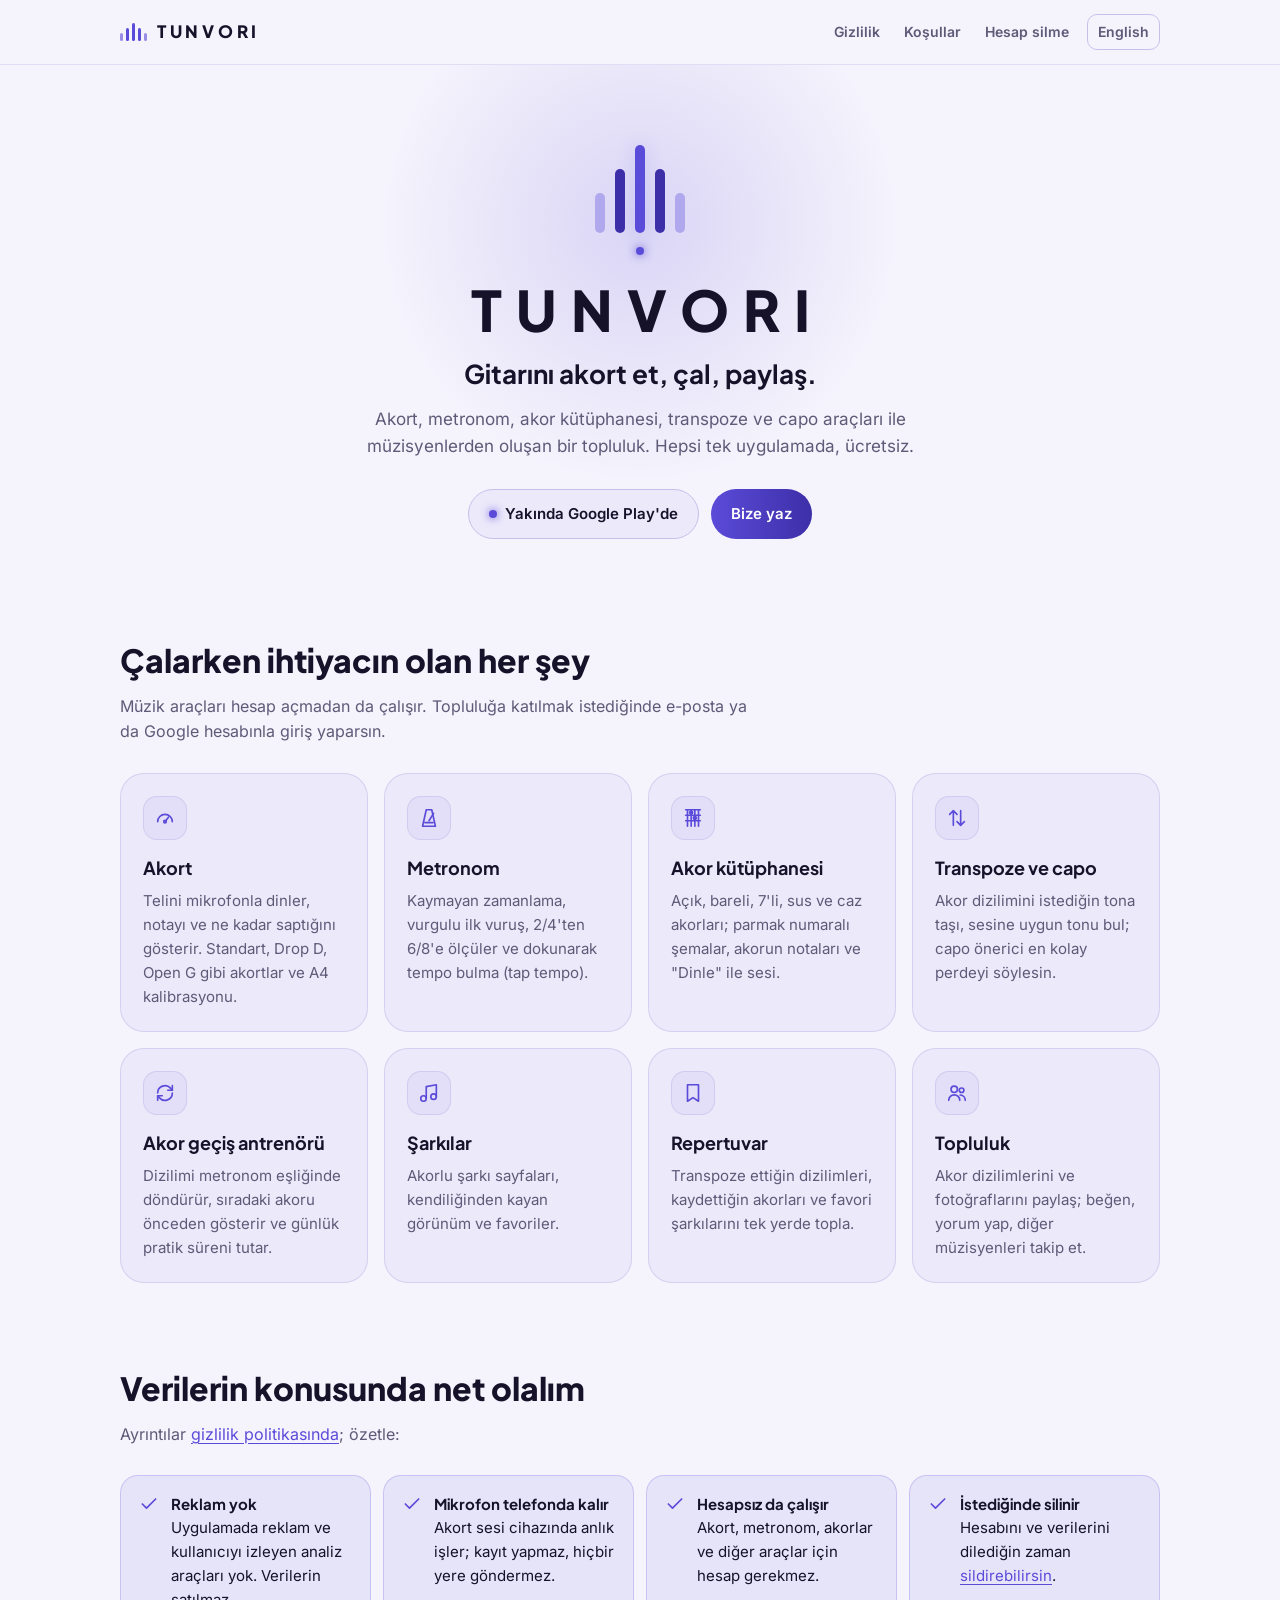
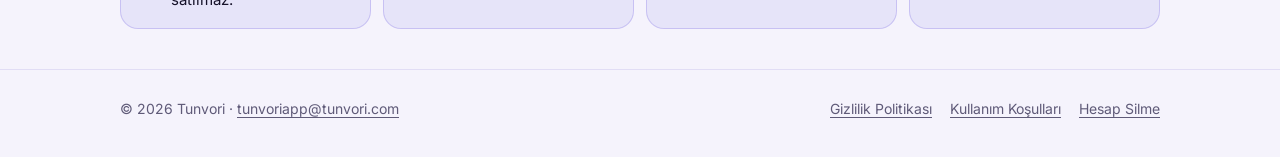
==== index.html @ ed009154 "tunvori.com web sitesini ekle (TR + EN) - Ana sayfa, Gizlilik Politikası ve KVKK Aydınlatma Metni, K" ====
<!doctype html>
<html lang="tr">
<head>
  <meta charset="utf-8">
  <meta name="viewport" content="width=device-width, initial-scale=1">
  <title>Tunvori — Gitarını akort et, çal, paylaş</title>
  <meta name="description" content="Tunvori; akort, metronom, akor kütüphanesi, transpoze, capo ve müzisyen topluluğunu tek uygulamada toplayan ücretsiz gitar uygulaması.">
  <link rel="icon" href="/assets/favicon.svg" type="image/svg+xml">
  <link rel="alternate" hreflang="tr" href="https://tunvori.com/">
  <link rel="alternate" hreflang="en" href="https://tunvori.com/en/">
  <link rel="stylesheet" href="/assets/site.css">
</head>
<body>
  <header class="topbar">
    <div class="wrap">
      <a class="brand" href="/" aria-label="Tunvori ana sayfa">
        <span class="brand-mark" aria-hidden="true"><span></span><span></span><span></span><span></span><span></span></span>
        <span class="brand-word">TUNVORI</span>
      </a>
      <nav class="nav" aria-label="Site">
        <a href="/gizlilik">Gizlilik</a>
        <a href="/kosullar">Koşullar</a>
        <a href="/hesap-silme">Hesap silme</a>
        <a class="lang" href="/en/" hreflang="en" lang="en">English</a>
      </nav>
    </div>
  </header>

  <main>
    <section class="hero">
      <div class="wrap">
        <div class="mark" aria-hidden="true">
          <span class="outer"></span><span class="side"></span><span class="mid"></span><span class="side"></span><span class="outer"></span>
        </div>
        <div class="mark-dot" aria-hidden="true"></div>
        <h1 class="wordmark">TUNVORI</h1>
        <p class="tagline">Gitarını akort et, çal, paylaş.</p>
        <p class="lead">Akort, metronom, akor kütüphanesi, transpoze ve capo araçları ile müzisyenlerden oluşan bir topluluk. Hepsi tek uygulamada, ücretsiz.</p>
        <div class="actions">
          <span class="pill soon"><span class="dot" aria-hidden="true"></span>Yakında Google Play'de</span>
          <a class="pill primary" href="mailto:tunvoriapp@tunvori.com">Bize yaz</a>
        </div>
      </div>
    </section>

    <section aria-labelledby="ozellikler">
      <div class="wrap">
        <h2 class="section-title" id="ozellikler">Çalarken ihtiyacın olan her şey</h2>
        <p class="section-lead">Müzik araçları hesap açmadan da çalışır. Topluluğa katılmak istediğinde e-posta ya da Google hesabınla giriş yaparsın.</p>
        <div class="grid">
          <article class="card">
            <div class="icon" aria-hidden="true"><svg viewBox="0 0 24 24" fill="none" stroke="currentColor" stroke-width="1.8" stroke-linecap="round" stroke-linejoin="round"><path d="M4 16a8 8 0 0 1 16 0"/><path d="M12 16l4-5"/><circle cx="12" cy="16" r="1.4"/></svg></div>
            <h3>Akort</h3>
            <p>Telini mikrofonla dinler, notayı ve ne kadar saptığını gösterir. Standart, Drop D, Open G gibi akortlar ve A4 kalibrasyonu.</p>
          </article>
          <article class="card">
            <div class="icon" aria-hidden="true"><svg viewBox="0 0 24 24" fill="none" stroke="currentColor" stroke-width="1.8" stroke-linecap="round" stroke-linejoin="round"><path d="M9 3h6l4 18H5z"/><path d="M12 15l5-8"/><path d="M7.5 17h9"/></svg></div>
            <h3>Metronom</h3>
            <p>Kaymayan zamanlama, vurgulu ilk vuruş, 2/4'ten 6/8'e ölçüler ve dokunarak tempo bulma (tap tempo).</p>
          </article>
          <article class="card">
            <div class="icon" aria-hidden="true"><svg viewBox="0 0 24 24" fill="none" stroke="currentColor" stroke-width="1.8" stroke-linecap="round" stroke-linejoin="round"><path d="M6 3v18M10 3v18M14 3v18M18 3v18"/><path d="M4 3h16M4 9h16M4 15h16"/><circle cx="10" cy="6" r="1.6" fill="currentColor"/><circle cx="14" cy="12" r="1.6" fill="currentColor"/></svg></div>
            <h3>Akor kütüphanesi</h3>
            <p>Açık, bareli, 7'li, sus ve caz akorları; parmak numaralı şemalar, akorun notaları ve "Dinle" ile sesi.</p>
          </article>
          <article class="card">
            <div class="icon" aria-hidden="true"><svg viewBox="0 0 24 24" fill="none" stroke="currentColor" stroke-width="1.8" stroke-linecap="round" stroke-linejoin="round"><path d="M8 20V4M8 4L4 8M8 4l4 4"/><path d="M16 4v16M16 20l-4-4M16 20l4-4"/></svg></div>
            <h3>Transpoze ve capo</h3>
            <p>Akor dizilimini istediğin tona taşı, sesine uygun tonu bul; capo önerici en kolay perdeyi söylesin.</p>
          </article>
          <article class="card">
            <div class="icon" aria-hidden="true"><svg viewBox="0 0 24 24" fill="none" stroke="currentColor" stroke-width="1.8" stroke-linecap="round" stroke-linejoin="round"><path d="M4 12a8 8 0 0 1 14-5.3L20 9"/><path d="M20 4v5h-5"/><path d="M20 12a8 8 0 0 1-14 5.3L4 15"/><path d="M4 20v-5h5"/></svg></div>
            <h3>Akor geçiş antrenörü</h3>
            <p>Dizilimi metronom eşliğinde döndürür, sıradaki akoru önceden gösterir ve günlük pratik süreni tutar.</p>
          </article>
          <article class="card">
            <div class="icon" aria-hidden="true"><svg viewBox="0 0 24 24" fill="none" stroke="currentColor" stroke-width="1.8" stroke-linecap="round" stroke-linejoin="round"><path d="M9 18V5l11-2v13"/><circle cx="6" cy="18" r="3"/><circle cx="17" cy="16" r="3"/></svg></div>
            <h3>Şarkılar</h3>
            <p>Akorlu şarkı sayfaları, kendiliğinden kayan görünüm ve favoriler.</p>
          </article>
          <article class="card">
            <div class="icon" aria-hidden="true"><svg viewBox="0 0 24 24" fill="none" stroke="currentColor" stroke-width="1.8" stroke-linecap="round" stroke-linejoin="round"><path d="M6 3h12v18l-6-4-6 4z"/></svg></div>
            <h3>Repertuvar</h3>
            <p>Transpoze ettiğin dizilimleri, kaydettiğin akorları ve favori şarkılarını tek yerde topla.</p>
          </article>
          <article class="card">
            <div class="icon" aria-hidden="true"><svg viewBox="0 0 24 24" fill="none" stroke="currentColor" stroke-width="1.8" stroke-linecap="round" stroke-linejoin="round"><circle cx="9" cy="8" r="3.5"/><path d="M3 20c0-3.3 2.7-6 6-6s6 2.7 6 6"/><circle cx="17" cy="9" r="2.5"/><path d="M15.5 14.2c3 .2 5.5 2.6 5.5 5.8"/></svg></div>
            <h3>Topluluk</h3>
            <p>Akor dizilimlerini ve fotoğraflarını paylaş; beğen, yorum yap, diğer müzisyenleri takip et.</p>
          </article>
        </div>
      </div>
    </section>

    <section aria-labelledby="sozumuz">
      <div class="wrap">
        <h2 class="section-title" id="sozumuz">Verilerin konusunda net olalım</h2>
        <p class="section-lead">Ayrıntılar <a href="/gizlilik">gizlilik politikasında</a>; özetle:</p>
        <div class="promises">
          <div class="promise">
            <svg viewBox="0 0 24 24" fill="none" stroke="currentColor" stroke-width="2" stroke-linecap="round" stroke-linejoin="round" aria-hidden="true"><path d="M20 6L9 17l-5-5"/></svg>
            <p><strong>Reklam yok</strong>Uygulamada reklam ve kullanıcıyı izleyen analiz araçları yok. Verilerin satılmaz.</p>
          </div>
          <div class="promise">
            <svg viewBox="0 0 24 24" fill="none" stroke="currentColor" stroke-width="2" stroke-linecap="round" stroke-linejoin="round" aria-hidden="true"><path d="M20 6L9 17l-5-5"/></svg>
            <p><strong>Mikrofon telefonda kalır</strong>Akort sesi cihazında anlık işler; kayıt yapmaz, hiçbir yere göndermez.</p>
          </div>
          <div class="promise">
            <svg viewBox="0 0 24 24" fill="none" stroke="currentColor" stroke-width="2" stroke-linecap="round" stroke-linejoin="round" aria-hidden="true"><path d="M20 6L9 17l-5-5"/></svg>
            <p><strong>Hesapsız da çalışır</strong>Akort, metronom, akorlar ve diğer araçlar için hesap gerekmez.</p>
          </div>
          <div class="promise">
            <svg viewBox="0 0 24 24" fill="none" stroke="currentColor" stroke-width="2" stroke-linecap="round" stroke-linejoin="round" aria-hidden="true"><path d="M20 6L9 17l-5-5"/></svg>
            <p><strong>İstediğinde silinir</strong>Hesabını ve verilerini dilediğin zaman <a href="/hesap-silme">sildirebilirsin</a>.</p>
          </div>
        </div>
      </div>
    </section>
  </main>

  <footer class="footer">
    <div class="wrap">
      <span>© 2026 Tunvori · <a href="mailto:tunvoriapp@tunvori.com">tunvoriapp@tunvori.com</a></span>
      <nav aria-label="Yasal">
        <a href="/gizlilik">Gizlilik Politikası</a>
        <a href="/kosullar">Kullanım Koşulları</a>
        <a href="/hesap-silme">Hesap Silme</a>
      </nav>
    </div>
  </footer>
</body>
</html>
---- assets/site.css ----
/* Tunvori web sitesi — uygulamanın Midnight Indigo paleti ve yazı tipleri (Plus Jakarta Sans + Inter). */

@font-face {
  font-family: "Inter";
  src: url("fonts/inter_regular.ttf") format("truetype");
  font-weight: 400;
  font-display: swap;
}
@font-face {
  font-family: "Inter";
  src: url("fonts/inter_semibold.ttf") format("truetype");
  font-weight: 600;
  font-display: swap;
}
@font-face {
  font-family: "Plus Jakarta Sans";
  src: url("fonts/plus_jakarta_sans_bold.ttf") format("truetype");
  font-weight: 700;
  font-display: swap;
}
@font-face {
  font-family: "Plus Jakarta Sans";
  src: url("fonts/plus_jakarta_sans_extrabold.ttf") format("truetype");
  font-weight: 800;
  font-display: swap;
}

:root {
  color-scheme: light dark;
  --bg: #f5f3fc;
  --surface: #ece9fa;
  --surface-high: #e3dff8;
  --text: #16122a;
  --muted: #5f5a78;
  --outline: #c7c0ea;
  --accent: #5b4bd9;
  --accent-deep: #3d2fa8;
  --on-accent: #ffffff;
  --bar-outer: rgba(91, 75, 217, 0.35);
  --bar-mid: #3d2fa8;
  --glow: rgba(91, 75, 217, 0.18);
  --headline: "Plus Jakarta Sans", "Inter", system-ui, sans-serif;
  --body: "Inter", system-ui, -apple-system, "Segoe UI", sans-serif;
  --radius: 24px;
  --max: 1080px;
}

@media (prefers-color-scheme: dark) {
  :root {
    --bg: #0d0b18;
    --surface: #1b162e;
    --surface-high: #231d3a;
    --text: #f3f1fa;
    --muted: #a49dc2;
    --outline: #3d3466;
    --accent: #8b7bf0;
    --accent-deep: #6c5ce7;
    --on-accent: #0d0b18;
    --bar-outer: rgba(165, 159, 194, 0.4);
    --bar-mid: #f3f1fa;
    --glow: rgba(139, 123, 240, 0.22);
  }
}

* { box-sizing: border-box; }

html { -webkit-text-size-adjust: 100%; }

body {
  margin: 0;
  background: var(--bg);
  color: var(--text);
  font-family: var(--body);
  font-size: 16px;
  line-height: 1.6;
  -webkit-font-smoothing: antialiased;
}

a { color: var(--accent); text-decoration-thickness: 1px; text-underline-offset: 3px; }
a:hover { text-decoration-thickness: 2px; }
a:focus-visible, .chip:focus-visible { outline: 2px solid var(--accent); outline-offset: 3px; border-radius: 6px; }

.wrap { width: 100%; max-width: var(--max); margin: 0 auto; padding: 0 20px; }

/* --- Üst bar --- */
.topbar {
  position: sticky;
  top: 0;
  z-index: 10;
  background: color-mix(in srgb, var(--bg) 88%, transparent);
  backdrop-filter: blur(12px);
  -webkit-backdrop-filter: blur(12px);
  border-bottom: 1px solid color-mix(in srgb, var(--outline) 45%, transparent);
}
.topbar .wrap { display: flex; align-items: center; justify-content: space-between; gap: 16px; height: 64px; }

.brand { display: inline-flex; align-items: center; gap: 10px; color: var(--text); text-decoration: none; }
.brand-word { font-family: var(--headline); font-weight: 800; font-size: 17px; letter-spacing: 0.22em; }
.brand-mark { display: flex; align-items: flex-end; gap: 3px; height: 18px; }
.brand-mark span { display: block; width: 3px; border-radius: 3px; background: var(--accent); }
.brand-mark span:nth-child(1), .brand-mark span:nth-child(5) { height: 8px; opacity: 0.6; }
.brand-mark span:nth-child(2), .brand-mark span:nth-child(4) { height: 13px; }
.brand-mark span:nth-child(3) { height: 18px; }

.nav { display: flex; align-items: center; gap: 4px; flex-wrap: wrap; justify-content: flex-end; }
.nav a { color: var(--muted); text-decoration: none; font-size: 14px; font-weight: 600; padding: 8px 10px; border-radius: 10px; }
.nav a:hover { color: var(--text); background: var(--surface); }
.nav a[aria-current="page"] { color: var(--text); }
.nav .lang { border: 1px solid var(--outline); padding: 6px 10px; margin-left: 4px; }

/* --- Giriş bölümü --- */
.hero { position: relative; overflow: hidden; padding: 72px 0 56px; text-align: center; }
.hero::before {
  content: "";
  position: absolute;
  inset: -120px 0 auto 50%;
  width: 560px;
  height: 560px;
  transform: translateX(-50%);
  background: radial-gradient(circle, var(--glow) 0%, transparent 65%);
  pointer-events: none;
}
.hero > .wrap { position: relative; }

.mark { display: flex; align-items: flex-end; justify-content: center; gap: 10px; height: 96px; margin-bottom: 14px; }
.mark span { display: block; width: 10px; border-radius: 10px; transform-origin: bottom; }
.mark .outer { height: 40px; background: var(--bar-outer); }
.mark .side { height: 64px; background: var(--bar-mid); animation: vibe 2.8s ease-in-out infinite; }
.mark .mid { height: 88px; background: var(--accent); box-shadow: 0 0 18px var(--glow); animation: vibe 3.2s ease-in-out infinite; }
.mark-dot { width: 8px; height: 8px; margin: 0 auto 24px; border-radius: 50%; background: var(--accent); box-shadow: 0 0 10px var(--accent); }

@keyframes vibe {
  0%, 100% { transform: scaleY(1); }
  50% { transform: scaleY(1.1); }
}
@media (prefers-reduced-motion: reduce) {
  .mark span { animation: none; }
}

.wordmark {
  margin: 0 0 12px;
  font-family: var(--headline);
  font-weight: 800;
  font-size: clamp(36px, 8vw, 56px);
  letter-spacing: 0.25em;
  padding-left: 0.25em;
  line-height: 1.1;
}
.tagline { margin: 0 0 12px; font-family: var(--headline); font-weight: 700; font-size: clamp(20px, 4vw, 26px); }
.lead { max-width: 620px; margin: 0 auto 28px; color: var(--muted); font-size: 17px; }

.actions { display: flex; flex-wrap: wrap; justify-content: center; gap: 12px; }
.pill {
  display: inline-flex;
  align-items: center;
  gap: 8px;
  padding: 12px 20px;
  border-radius: 999px;
  font-weight: 600;
  font-size: 15px;
  text-decoration: none;
}
.pill.soon { background: var(--surface); border: 1px solid var(--outline); color: var(--text); }
.pill.soon .dot { width: 8px; height: 8px; border-radius: 50%; background: var(--accent); box-shadow: 0 0 8px var(--accent); }
.pill.primary { background: linear-gradient(90deg, var(--accent), var(--accent-deep)); color: var(--on-accent); }

/* --- Bölümler --- */
section { padding: 40px 0; }
.section-title { margin: 0 0 8px; font-family: var(--headline); font-weight: 800; font-size: clamp(24px, 4vw, 32px); }
.section-lead { margin: 0 0 28px; color: var(--muted); max-width: 640px; }

.grid { display: grid; grid-template-columns: 1fr; gap: 16px; }
@media (min-width: 560px) { .grid { grid-template-columns: repeat(2, 1fr); } }
@media (min-width: 960px) { .grid { grid-template-columns: repeat(4, 1fr); } }
.card {
  background: var(--surface);
  border: 1px solid color-mix(in srgb, var(--outline) 60%, transparent);
  border-radius: var(--radius);
  padding: 22px;
}
.card h3 { margin: 14px 0 6px; font-family: var(--headline); font-weight: 700; font-size: 18px; }
.card p { margin: 0; color: var(--muted); font-size: 15px; }
.icon {
  display: grid;
  place-items: center;
  width: 44px;
  height: 44px;
  border-radius: 14px;
  background: var(--surface-high);
  border: 1px solid color-mix(in srgb, var(--outline) 60%, transparent);
  color: var(--accent);
}
.icon svg { width: 22px; height: 22px; }

.promises { display: grid; grid-template-columns: 1fr; gap: 12px; }
@media (min-width: 560px) { .promises { grid-template-columns: repeat(2, 1fr); } }
@media (min-width: 1000px) { .promises { grid-template-columns: repeat(4, 1fr); } }
.promise { display: flex; gap: 12px; align-items: flex-start; padding: 16px 18px; border-radius: 18px; background: color-mix(in srgb, var(--accent) 9%, transparent); border: 1px solid color-mix(in srgb, var(--accent) 22%, transparent); }
.promise svg { flex: none; width: 20px; height: 20px; margin-top: 2px; color: var(--accent); }
.promise p { margin: 0; font-size: 15px; }
.promise strong { display: block; font-family: var(--headline); }

/* --- Hukuki sayfalar --- */
.doc { max-width: 760px; margin: 0 auto; padding: 48px 20px 64px; }
.doc h1 { margin: 0 0 8px; font-family: var(--headline); font-weight: 800; font-size: clamp(28px, 5vw, 38px); line-height: 1.2; }
.doc .meta { margin: 0 0 28px; color: var(--muted); font-size: 14px; }
.doc h2 { margin: 36px 0 10px; font-family: var(--headline); font-weight: 700; font-size: 21px; }
.doc h3 { margin: 22px 0 6px; font-size: 16px; font-weight: 600; }
.doc p, .doc li { color: color-mix(in srgb, var(--text) 88%, var(--muted)); }
.doc ul, .doc ol { padding-left: 22px; }
.doc li { margin: 6px 0; }
.note {
  margin: 20px 0;
  padding: 16px 18px;
  border-radius: 18px;
  background: var(--surface);
  border: 1px solid color-mix(in srgb, var(--outline) 60%, transparent);
}
.note p { margin: 0; }
.note p + p { margin-top: 8px; }
.doc .steps { counter-reset: step; list-style: none; padding: 0; }
.steps li { counter-increment: step; position: relative; padding-left: 44px; margin: 14px 0; }
.steps li::before {
  content: counter(step);
  position: absolute;
  left: 0;
  top: 0;
  width: 30px;
  height: 30px;
  border-radius: 50%;
  display: grid;
  place-items: center;
  background: var(--accent);
  color: var(--on-accent);
  font-weight: 600;
  font-size: 14px;
}
.table-wrap { overflow-x: auto; }
table { width: 100%; border-collapse: collapse; font-size: 15px; }
th, td { text-align: left; vertical-align: top; padding: 10px 12px; border-bottom: 1px solid color-mix(in srgb, var(--outline) 60%, transparent); }
th { font-family: var(--headline); font-weight: 700; }

/* --- Alt bilgi --- */
.footer { border-top: 1px solid color-mix(in srgb, var(--outline) 45%, transparent); padding: 28px 0 36px; color: var(--muted); font-size: 14px; }
.footer .wrap { display: flex; flex-wrap: wrap; gap: 12px 24px; align-items: center; justify-content: space-between; }
.footer nav { display: flex; flex-wrap: wrap; gap: 8px 18px; }
.footer a { color: var(--muted); }
.footer a:hover { color: var(--text); }

@media (max-width: 560px) {
  .topbar .wrap { height: auto; padding-top: 10px; padding-bottom: 10px; flex-wrap: wrap; }
  .nav a { padding: 6px 8px; font-size: 13px; }
  .hero { padding: 48px 0 40px; }
}
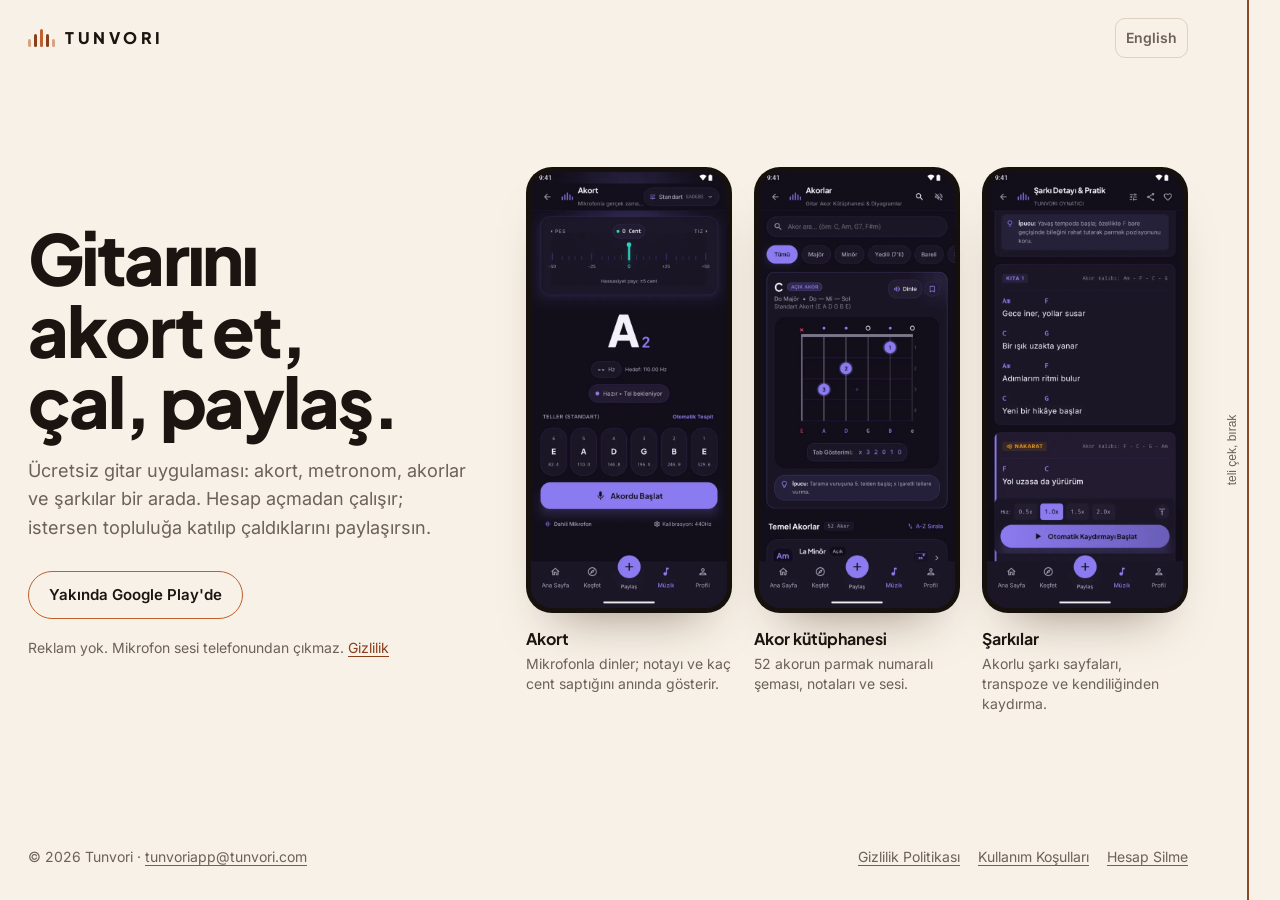
==== commit bfc631aa: "Siteyi güncelle: sade ana sayfa ve gitar teli tema anahtarı" ====
--- a/index.html
+++ b/index.html
@@ -4,118 +4,54 @@
   <meta charset="utf-8">
   <meta name="viewport" content="width=device-width, initial-scale=1">
   <title>Tunvori — Gitarını akort et, çal, paylaş</title>
-  <meta name="description" content="Tunvori; akort, metronom, akor kütüphanesi, transpoze, capo ve müzisyen topluluğunu tek uygulamada toplayan ücretsiz gitar uygulaması.">
+  <meta name="description" content="Tunvori; akort, metronom, akor kütüphanesi ve şarkıları müzisyenlerden oluşan bir toplulukla bir araya getiren ücretsiz gitar uygulaması.">
+  <meta name="theme-color" content="#f7f1e7">
   <link rel="icon" href="/assets/favicon.svg" type="image/svg+xml">
   <link rel="alternate" hreflang="tr" href="https://tunvori.com/">
   <link rel="alternate" hreflang="en" href="https://tunvori.com/en/">
   <link rel="stylesheet" href="/assets/site.css">
+  <script src="/assets/site.js"></script>
 </head>
-<body>
+<body class="home">
   <header class="topbar">
     <div class="wrap">
       <a class="brand" href="/" aria-label="Tunvori ana sayfa">
         <span class="brand-mark" aria-hidden="true"><span></span><span></span><span></span><span></span><span></span></span>
         <span class="brand-word">TUNVORI</span>
       </a>
-      <nav class="nav" aria-label="Site">
-        <a href="/gizlilik">Gizlilik</a>
-        <a href="/kosullar">Koşullar</a>
-        <a href="/hesap-silme">Hesap silme</a>
+      <nav class="nav" aria-label="Dil">
         <a class="lang" href="/en/" hreflang="en" lang="en">English</a>
       </nav>
     </div>
   </header>
 
   <main>
-    <section class="hero">
-      <div class="wrap">
-        <div class="mark" aria-hidden="true">
-          <span class="outer"></span><span class="side"></span><span class="mid"></span><span class="side"></span><span class="outer"></span>
-        </div>
-        <div class="mark-dot" aria-hidden="true"></div>
-        <h1 class="wordmark">TUNVORI</h1>
-        <p class="tagline">Gitarını akort et, çal, paylaş.</p>
-        <p class="lead">Akort, metronom, akor kütüphanesi, transpoze ve capo araçları ile müzisyenlerden oluşan bir topluluk. Hepsi tek uygulamada, ücretsiz.</p>
-        <div class="actions">
-          <span class="pill soon"><span class="dot" aria-hidden="true"></span>Yakında Google Play'de</span>
-          <a class="pill primary" href="mailto:tunvoriapp@tunvori.com">Bize yaz</a>
-        </div>
+    <div class="wrap hero">
+      <div>
+        <h1>Gitarını <span class="nowrap">akort et,</span> çal, paylaş.</h1>
+        <p class="lead">Ücretsiz gitar uygulaması: akort, metronom, akorlar ve şarkılar bir arada. Hesap açmadan çalışır; istersen topluluğa katılıp çaldıklarını paylaşırsın.</p>
+        <p class="soon">Yakında Google Play'de</p>
+        <p class="fine">Reklam yok. Mikrofon sesi telefonundan çıkmaz. <a href="/gizlilik">Gizlilik</a></p>
       </div>
-    </section>
 
-    <section aria-labelledby="ozellikler">
-      <div class="wrap">
-        <h2 class="section-title" id="ozellikler">Çalarken ihtiyacın olan her şey</h2>
-        <p class="section-lead">Müzik araçları hesap açmadan da çalışır. Topluluğa katılmak istediğinde e-posta ya da Google hesabınla giriş yaparsın.</p>
-        <div class="grid">
-          <article class="card">
-            <div class="icon" aria-hidden="true"><svg viewBox="0 0 24 24" fill="none" stroke="currentColor" stroke-width="1.8" stroke-linecap="round" stroke-linejoin="round"><path d="M4 16a8 8 0 0 1 16 0"/><path d="M12 16l4-5"/><circle cx="12" cy="16" r="1.4"/></svg></div>
-            <h3>Akort</h3>
-            <p>Telini mikrofonla dinler, notayı ve ne kadar saptığını gösterir. Standart, Drop D, Open G gibi akortlar ve A4 kalibrasyonu.</p>
-          </article>
-          <article class="card">
-            <div class="icon" aria-hidden="true"><svg viewBox="0 0 24 24" fill="none" stroke="currentColor" stroke-width="1.8" stroke-linecap="round" stroke-linejoin="round"><path d="M9 3h6l4 18H5z"/><path d="M12 15l5-8"/><path d="M7.5 17h9"/></svg></div>
-            <h3>Metronom</h3>
-            <p>Kaymayan zamanlama, vurgulu ilk vuruş, 2/4'ten 6/8'e ölçüler ve dokunarak tempo bulma (tap tempo).</p>
-          </article>
-          <article class="card">
-            <div class="icon" aria-hidden="true"><svg viewBox="0 0 24 24" fill="none" stroke="currentColor" stroke-width="1.8" stroke-linecap="round" stroke-linejoin="round"><path d="M6 3v18M10 3v18M14 3v18M18 3v18"/><path d="M4 3h16M4 9h16M4 15h16"/><circle cx="10" cy="6" r="1.6" fill="currentColor"/><circle cx="14" cy="12" r="1.6" fill="currentColor"/></svg></div>
-            <h3>Akor kütüphanesi</h3>
-            <p>Açık, bareli, 7'li, sus ve caz akorları; parmak numaralı şemalar, akorun notaları ve "Dinle" ile sesi.</p>
-          </article>
-          <article class="card">
-            <div class="icon" aria-hidden="true"><svg viewBox="0 0 24 24" fill="none" stroke="currentColor" stroke-width="1.8" stroke-linecap="round" stroke-linejoin="round"><path d="M8 20V4M8 4L4 8M8 4l4 4"/><path d="M16 4v16M16 20l-4-4M16 20l4-4"/></svg></div>
-            <h3>Transpoze ve capo</h3>
-            <p>Akor dizilimini istediğin tona taşı, sesine uygun tonu bul; capo önerici en kolay perdeyi söylesin.</p>
-          </article>
-          <article class="card">
-            <div class="icon" aria-hidden="true"><svg viewBox="0 0 24 24" fill="none" stroke="currentColor" stroke-width="1.8" stroke-linecap="round" stroke-linejoin="round"><path d="M4 12a8 8 0 0 1 14-5.3L20 9"/><path d="M20 4v5h-5"/><path d="M20 12a8 8 0 0 1-14 5.3L4 15"/><path d="M4 20v-5h5"/></svg></div>
-            <h3>Akor geçiş antrenörü</h3>
-            <p>Dizilimi metronom eşliğinde döndürür, sıradaki akoru önceden gösterir ve günlük pratik süreni tutar.</p>
-          </article>
-          <article class="card">
-            <div class="icon" aria-hidden="true"><svg viewBox="0 0 24 24" fill="none" stroke="currentColor" stroke-width="1.8" stroke-linecap="round" stroke-linejoin="round"><path d="M9 18V5l11-2v13"/><circle cx="6" cy="18" r="3"/><circle cx="17" cy="16" r="3"/></svg></div>
-            <h3>Şarkılar</h3>
-            <p>Akorlu şarkı sayfaları, kendiliğinden kayan görünüm ve favoriler.</p>
-          </article>
-          <article class="card">
-            <div class="icon" aria-hidden="true"><svg viewBox="0 0 24 24" fill="none" stroke="currentColor" stroke-width="1.8" stroke-linecap="round" stroke-linejoin="round"><path d="M6 3h12v18l-6-4-6 4z"/></svg></div>
-            <h3>Repertuvar</h3>
-            <p>Transpoze ettiğin dizilimleri, kaydettiğin akorları ve favori şarkılarını tek yerde topla.</p>
-          </article>
-          <article class="card">
-            <div class="icon" aria-hidden="true"><svg viewBox="0 0 24 24" fill="none" stroke="currentColor" stroke-width="1.8" stroke-linecap="round" stroke-linejoin="round"><circle cx="9" cy="8" r="3.5"/><path d="M3 20c0-3.3 2.7-6 6-6s6 2.7 6 6"/><circle cx="17" cy="9" r="2.5"/><path d="M15.5 14.2c3 .2 5.5 2.6 5.5 5.8"/></svg></div>
-            <h3>Topluluk</h3>
-            <p>Akor dizilimlerini ve fotoğraflarını paylaş; beğen, yorum yap, diğer müzisyenleri takip et.</p>
-          </article>
-        </div>
-      </div>
-    </section>
-
-    <section aria-labelledby="sozumuz">
-      <div class="wrap">
-        <h2 class="section-title" id="sozumuz">Verilerin konusunda net olalım</h2>
-        <p class="section-lead">Ayrıntılar <a href="/gizlilik">gizlilik politikasında</a>; özetle:</p>
-        <div class="promises">
-          <div class="promise">
-            <svg viewBox="0 0 24 24" fill="none" stroke="currentColor" stroke-width="2" stroke-linecap="round" stroke-linejoin="round" aria-hidden="true"><path d="M20 6L9 17l-5-5"/></svg>
-            <p><strong>Reklam yok</strong>Uygulamada reklam ve kullanıcıyı izleyen analiz araçları yok. Verilerin satılmaz.</p>
-          </div>
-          <div class="promise">
-            <svg viewBox="0 0 24 24" fill="none" stroke="currentColor" stroke-width="2" stroke-linecap="round" stroke-linejoin="round" aria-hidden="true"><path d="M20 6L9 17l-5-5"/></svg>
-            <p><strong>Mikrofon telefonda kalır</strong>Akort sesi cihazında anlık işler; kayıt yapmaz, hiçbir yere göndermez.</p>
-          </div>
-          <div class="promise">
-            <svg viewBox="0 0 24 24" fill="none" stroke="currentColor" stroke-width="2" stroke-linecap="round" stroke-linejoin="round" aria-hidden="true"><path d="M20 6L9 17l-5-5"/></svg>
-            <p><strong>Hesapsız da çalışır</strong>Akort, metronom, akorlar ve diğer araçlar için hesap gerekmez.</p>
-          </div>
-          <div class="promise">
-            <svg viewBox="0 0 24 24" fill="none" stroke="currentColor" stroke-width="2" stroke-linecap="round" stroke-linejoin="round" aria-hidden="true"><path d="M20 6L9 17l-5-5"/></svg>
-            <p><strong>İstediğinde silinir</strong>Hesabını ve verilerini dilediğin zaman <a href="/hesap-silme">sildirebilirsin</a>.</p>
-          </div>
-        </div>
-      </div>
-    </section>
+      <ul class="shots" aria-label="Özellikler">
+        <li class="shot">
+          <div class="phone"><img src="/assets/screens/tuner.webp" width="540" height="1200" alt="Tunvori akort ekranı: La (A2) notası ve ±50 cent göstergesi"></div>
+          <h2>Akort</h2>
+          <p>Mikrofonla dinler; notayı ve kaç cent saptığını anında gösterir.</p>
+        </li>
+        <li class="shot">
+          <div class="phone"><img src="/assets/screens/chords.webp" width="540" height="1200" alt="Tunvori akor kütüphanesi: Do majör akorunun parmak şeması"></div>
+          <h2>Akor kütüphanesi</h2>
+          <p>52 akorun parmak numaralı şeması, notaları ve sesi.</p>
+        </li>
+        <li class="shot">
+          <div class="phone"><img src="/assets/screens/song.webp" width="540" height="1200" alt="Tunvori şarkı sayfası: söz üstünde akorlar ve otomatik kaydırma"></div>
+          <h2>Şarkılar</h2>
+          <p>Akorlu şarkı sayfaları, transpoze ve kendiliğinden kaydırma.</p>
+        </li>
+      </ul>
+    </div>
   </main>
 
   <footer class="footer">
--- a/assets/site.css
+++ b/assets/site.css
@@ -1,4 +1,5 @@
-/* Tunvori web sitesi — uygulamanın Midnight Indigo paleti ve yazı tipleri (Plus Jakarta Sans + Inter). */
+/* Tunvori web sitesi: uygulamanın Sunburst (açık) ve Midnight Indigo (koyu) paletleri,
+   Plus Jakarta Sans (başlık) ve Inter (metin). Değerler theme/TunvoriPalette.kt ile aynıdır. */
 
 @font-face {
   font-family: "Inter";
@@ -25,41 +26,69 @@
   font-display: swap;
 }
 
+/* Sunburst açık */
 :root {
-  color-scheme: light dark;
-  --bg: #f5f3fc;
-  --surface: #ece9fa;
-  --surface-high: #e3dff8;
-  --text: #16122a;
-  --muted: #5f5a78;
-  --outline: #c7c0ea;
-  --accent: #5b4bd9;
-  --accent-deep: #3d2fa8;
-  --on-accent: #ffffff;
-  --bar-outer: rgba(91, 75, 217, 0.35);
-  --bar-mid: #3d2fa8;
-  --glow: rgba(91, 75, 217, 0.18);
+  color-scheme: light;
+  --bg: #f7f1e7;
+  --surface: #efe8dc;
+  --surface-high: #e7dfd1;
+  --text: #1c1410;
+  --muted: #6b6258;
+  --line: #ddd2bf;
+  --accent: #c1602c;
+  --accent-deep: #8a3f1c;
+  --on-accent: #fffdf9;
+  --link: #8a3f1c;
+  --bar-mid: #8a3f1c;
+  --string: #8a4a26;
+  --frame: #17110d;
+  --frame-shadow: 0 30px 50px -30px rgba(70, 38, 18, 0.5);
   --headline: "Plus Jakarta Sans", "Inter", system-ui, sans-serif;
   --body: "Inter", system-ui, -apple-system, "Segoe UI", sans-serif;
-  --radius: 24px;
-  --max: 1080px;
-}
-
+  --max: 1200px;
+  --zone: 64px;
+}
+
+/* Midnight Indigo koyu: sistem koyuysa (seçim yapılmadıysa) ya da kullanıcı seçtiyse */
 @media (prefers-color-scheme: dark) {
-  :root {
-    --bg: #0d0b18;
-    --surface: #1b162e;
-    --surface-high: #231d3a;
+  :root:not([data-theme="light"]) {
+    color-scheme: dark;
+    --bg: #120e1a;
+    --surface: #1b1626;
+    --surface-high: #231d31;
     --text: #f3f1fa;
-    --muted: #a49dc2;
-    --outline: #3d3466;
+    --muted: #a9a4ba;
+    --line: #2c2541;
     --accent: #8b7bf0;
-    --accent-deep: #6c5ce7;
-    --on-accent: #0d0b18;
-    --bar-outer: rgba(165, 159, 194, 0.4);
+    --accent-deep: #4b3fa0;
+    --on-accent: #120e1a;
+    --link: #a99df5;
     --bar-mid: #f3f1fa;
-    --glow: rgba(139, 123, 240, 0.22);
+    --string: #cbc4e6;
+    --frame: #050409;
+    --frame-shadow: 0 0 0 1px rgba(243, 241, 250, 0.07);
   }
+}
+:root[data-theme="dark"] {
+  color-scheme: dark;
+  --bg: #120e1a;
+  --surface: #1b1626;
+  --surface-high: #231d31;
+  --text: #f3f1fa;
+  --muted: #a9a4ba;
+  --line: #2c2541;
+  --accent: #8b7bf0;
+  --accent-deep: #4b3fa0;
+  --on-accent: #120e1a;
+  --link: #a99df5;
+  --bar-mid: #f3f1fa;
+  --string: #cbc4e6;
+  --frame: #050409;
+  --frame-shadow: 0 0 0 1px rgba(243, 241, 250, 0.07);
+}
+
+@media (max-width: 640px) {
+  :root { --zone: 44px; }
 }
 
 * { box-sizing: border-box; }
@@ -76,133 +105,109 @@
   -webkit-font-smoothing: antialiased;
 }
 
-a { color: var(--accent); text-decoration-thickness: 1px; text-underline-offset: 3px; }
+/* Gitar teli sağ kenarda durur; içerik onun altına girmez. */
+.js body { padding-right: var(--zone); }
+
+/* Tema değişirken renkler yumuşakça geçer (site.js sınıfı kısa süreliğine ekler). */
+.theme-shift body,
+.theme-shift body * {
+  transition: background-color 0.5s ease, color 0.5s ease, border-color 0.5s ease, stroke 0.5s ease, box-shadow 0.5s ease;
+}
+
+::selection { background: color-mix(in srgb, var(--accent) 30%, transparent); }
+
+a { color: var(--link); text-decoration-thickness: 1px; text-underline-offset: 3px; }
 a:hover { text-decoration-thickness: 2px; }
-a:focus-visible, .chip:focus-visible { outline: 2px solid var(--accent); outline-offset: 3px; border-radius: 6px; }
+a:focus-visible { outline: 2px solid var(--accent); outline-offset: 3px; border-radius: 6px; }
 
 .wrap { width: 100%; max-width: var(--max); margin: 0 auto; padding: 0 20px; }
 
 /* --- Üst bar --- */
-.topbar {
-  position: sticky;
-  top: 0;
-  z-index: 10;
-  background: color-mix(in srgb, var(--bg) 88%, transparent);
-  backdrop-filter: blur(12px);
-  -webkit-backdrop-filter: blur(12px);
-  border-bottom: 1px solid color-mix(in srgb, var(--outline) 45%, transparent);
-}
-.topbar .wrap { display: flex; align-items: center; justify-content: space-between; gap: 16px; height: 64px; }
+.topbar .wrap { display: flex; align-items: center; justify-content: space-between; gap: 16px; min-height: 76px; }
 
 .brand { display: inline-flex; align-items: center; gap: 10px; color: var(--text); text-decoration: none; }
-.brand-word { font-family: var(--headline); font-weight: 800; font-size: 17px; letter-spacing: 0.22em; }
+.brand-word { font-family: var(--headline); font-weight: 800; font-size: 16px; letter-spacing: 0.22em; }
 .brand-mark { display: flex; align-items: flex-end; gap: 3px; height: 18px; }
 .brand-mark span { display: block; width: 3px; border-radius: 3px; background: var(--accent); }
-.brand-mark span:nth-child(1), .brand-mark span:nth-child(5) { height: 8px; opacity: 0.6; }
-.brand-mark span:nth-child(2), .brand-mark span:nth-child(4) { height: 13px; }
+.brand-mark span:nth-child(1), .brand-mark span:nth-child(5) { height: 8px; opacity: 0.55; }
+.brand-mark span:nth-child(2), .brand-mark span:nth-child(4) { height: 13px; background: var(--bar-mid); }
 .brand-mark span:nth-child(3) { height: 18px; }
 
-.nav { display: flex; align-items: center; gap: 4px; flex-wrap: wrap; justify-content: flex-end; }
+.nav { display: flex; align-items: center; gap: 2px; flex-wrap: wrap; justify-content: flex-end; }
 .nav a { color: var(--muted); text-decoration: none; font-size: 14px; font-weight: 600; padding: 8px 10px; border-radius: 10px; }
-.nav a:hover { color: var(--text); background: var(--surface); }
-.nav a[aria-current="page"] { color: var(--text); }
-.nav .lang { border: 1px solid var(--outline); padding: 6px 10px; margin-left: 4px; }
-
-/* --- Giriş bölümü --- */
-.hero { position: relative; overflow: hidden; padding: 72px 0 56px; text-align: center; }
-.hero::before {
-  content: "";
-  position: absolute;
-  inset: -120px 0 auto 50%;
-  width: 560px;
-  height: 560px;
-  transform: translateX(-50%);
-  background: radial-gradient(circle, var(--glow) 0%, transparent 65%);
-  pointer-events: none;
-}
-.hero > .wrap { position: relative; }
-
-.mark { display: flex; align-items: flex-end; justify-content: center; gap: 10px; height: 96px; margin-bottom: 14px; }
-.mark span { display: block; width: 10px; border-radius: 10px; transform-origin: bottom; }
-.mark .outer { height: 40px; background: var(--bar-outer); }
-.mark .side { height: 64px; background: var(--bar-mid); animation: vibe 2.8s ease-in-out infinite; }
-.mark .mid { height: 88px; background: var(--accent); box-shadow: 0 0 18px var(--glow); animation: vibe 3.2s ease-in-out infinite; }
-.mark-dot { width: 8px; height: 8px; margin: 0 auto 24px; border-radius: 50%; background: var(--accent); box-shadow: 0 0 10px var(--accent); }
-
-@keyframes vibe {
-  0%, 100% { transform: scaleY(1); }
-  50% { transform: scaleY(1.1); }
-}
-@media (prefers-reduced-motion: reduce) {
-  .mark span { animation: none; }
-}
-
-.wordmark {
-  margin: 0 0 12px;
+.nav a:hover, .nav a[aria-current="page"] { color: var(--text); }
+.nav .lang { margin-left: 6px; border: 1px solid var(--line); }
+
+/* --- Ana sayfa --- */
+.home { display: flex; flex-direction: column; min-height: 100vh; min-height: 100svh; }
+.home main { flex: 1; display: flex; align-items: center; padding: 24px 0 40px; }
+
+.hero {
+  display: grid;
+  grid-template-columns: minmax(0, 0.8fr) minmax(0, 1.2fr);
+  gap: 56px;
+  align-items: center;
+}
+
+.hero h1 {
+  margin: 0 0 20px;
   font-family: var(--headline);
   font-weight: 800;
-  font-size: clamp(36px, 8vw, 56px);
-  letter-spacing: 0.25em;
-  padding-left: 0.25em;
-  line-height: 1.1;
-}
-.tagline { margin: 0 0 12px; font-family: var(--headline); font-weight: 700; font-size: clamp(20px, 4vw, 26px); }
-.lead { max-width: 620px; margin: 0 auto 28px; color: var(--muted); font-size: 17px; }
-
-.actions { display: flex; flex-wrap: wrap; justify-content: center; gap: 12px; }
-.pill {
-  display: inline-flex;
-  align-items: center;
-  gap: 8px;
-  padding: 12px 20px;
+  font-size: clamp(40px, 5.6vw, 70px);
+  line-height: 1.02;
+  letter-spacing: -0.03em;
+  text-wrap: balance;
+}
+.nowrap { white-space: nowrap; }
+.lead { margin: 0 0 28px; max-width: 30em; color: var(--muted); font-size: 18px; }
+
+.soon {
+  display: inline-block;
+  margin: 0;
+  padding: 11px 20px;
   border-radius: 999px;
+  border: 1.5px solid var(--accent);
   font-weight: 600;
   font-size: 15px;
-  text-decoration: none;
-}
-.pill.soon { background: var(--surface); border: 1px solid var(--outline); color: var(--text); }
-.pill.soon .dot { width: 8px; height: 8px; border-radius: 50%; background: var(--accent); box-shadow: 0 0 8px var(--accent); }
-.pill.primary { background: linear-gradient(90deg, var(--accent), var(--accent-deep)); color: var(--on-accent); }
-
-/* --- Bölümler --- */
-section { padding: 40px 0; }
-.section-title { margin: 0 0 8px; font-family: var(--headline); font-weight: 800; font-size: clamp(24px, 4vw, 32px); }
-.section-lead { margin: 0 0 28px; color: var(--muted); max-width: 640px; }
-
-.grid { display: grid; grid-template-columns: 1fr; gap: 16px; }
-@media (min-width: 560px) { .grid { grid-template-columns: repeat(2, 1fr); } }
-@media (min-width: 960px) { .grid { grid-template-columns: repeat(4, 1fr); } }
-.card {
-  background: var(--surface);
-  border: 1px solid color-mix(in srgb, var(--outline) 60%, transparent);
-  border-radius: var(--radius);
-  padding: 22px;
-}
-.card h3 { margin: 14px 0 6px; font-family: var(--headline); font-weight: 700; font-size: 18px; }
-.card p { margin: 0; color: var(--muted); font-size: 15px; }
-.icon {
+}
+.fine { margin: 18px 0 0; color: var(--muted); font-size: 14px; }
+
+.shots {
   display: grid;
-  place-items: center;
-  width: 44px;
-  height: 44px;
-  border-radius: 14px;
-  background: var(--surface-high);
-  border: 1px solid color-mix(in srgb, var(--outline) 60%, transparent);
-  color: var(--accent);
-}
-.icon svg { width: 22px; height: 22px; }
-
-.promises { display: grid; grid-template-columns: 1fr; gap: 12px; }
-@media (min-width: 560px) { .promises { grid-template-columns: repeat(2, 1fr); } }
-@media (min-width: 1000px) { .promises { grid-template-columns: repeat(4, 1fr); } }
-.promise { display: flex; gap: 12px; align-items: flex-start; padding: 16px 18px; border-radius: 18px; background: color-mix(in srgb, var(--accent) 9%, transparent); border: 1px solid color-mix(in srgb, var(--accent) 22%, transparent); }
-.promise svg { flex: none; width: 20px; height: 20px; margin-top: 2px; color: var(--accent); }
-.promise p { margin: 0; font-size: 15px; }
-.promise strong { display: block; font-family: var(--headline); }
+  grid-template-columns: repeat(3, minmax(0, 1fr));
+  gap: 22px;
+  margin: 0;
+  padding: 0;
+  list-style: none;
+}
+/* Telefonlar ekranın yüksekliğine sığar: alçak dizüstü ekranlarında da tek ekran. */
+.shot { max-width: calc(56vh * 0.45); max-width: calc(56svh * 0.45); justify-self: center; }
+.phone { padding: 5px; border-radius: 26px; background: var(--frame); box-shadow: var(--frame-shadow); }
+.phone img { display: block; width: 100%; height: auto; border-radius: 21px; }
+.shot h2 { margin: 16px 0 4px; font-family: var(--headline); font-weight: 700; font-size: 16px; line-height: 1.3; }
+.shot p { margin: 0; color: var(--muted); font-size: 14px; line-height: 1.45; }
+
+@media (max-width: 860px) {
+  .home main { align-items: flex-start; padding-top: 12px; }
+  .hero { grid-template-columns: minmax(0, 1fr); gap: 36px; }
+  .lead { font-size: 17px; }
+  .shots {
+    display: flex;
+    gap: 14px;
+    margin: 0 -20px;
+    padding: 4px 20px 8px;
+    overflow-x: auto;
+    scroll-snap-type: x mandatory;
+    scroll-padding: 0 20px;
+    scrollbar-width: none;
+  }
+  .shots::-webkit-scrollbar { display: none; }
+  .shot { flex: 0 0 min(58%, 240px); max-width: none; scroll-snap-align: start; }
+}
 
 /* --- Hukuki sayfalar --- */
-.doc { max-width: 760px; margin: 0 auto; padding: 48px 20px 64px; }
-.doc h1 { margin: 0 0 8px; font-family: var(--headline); font-weight: 800; font-size: clamp(28px, 5vw, 38px); line-height: 1.2; }
+.doc { max-width: 760px; margin: 0 auto; padding: 40px 20px 64px; }
+.doc h1 { margin: 0 0 8px; font-family: var(--headline); font-weight: 800; font-size: clamp(28px, 5vw, 38px); line-height: 1.2; letter-spacing: -0.015em; }
 .doc .meta { margin: 0 0 28px; color: var(--muted); font-size: 14px; }
 .doc h2 { margin: 36px 0 10px; font-family: var(--headline); font-weight: 700; font-size: 21px; }
 .doc h3 { margin: 22px 0 6px; font-size: 16px; font-weight: 600; }
@@ -212,9 +217,9 @@
 .note {
   margin: 20px 0;
   padding: 16px 18px;
-  border-radius: 18px;
+  border-radius: 16px;
   background: var(--surface);
-  border: 1px solid color-mix(in srgb, var(--outline) 60%, transparent);
+  border: 1px solid var(--line);
 }
 .note p { margin: 0; }
 .note p + p { margin-top: 8px; }
@@ -237,18 +242,101 @@
 }
 .table-wrap { overflow-x: auto; }
 table { width: 100%; border-collapse: collapse; font-size: 15px; }
-th, td { text-align: left; vertical-align: top; padding: 10px 12px; border-bottom: 1px solid color-mix(in srgb, var(--outline) 60%, transparent); }
+th, td { text-align: left; vertical-align: top; padding: 10px 12px; border-bottom: 1px solid var(--line); }
 th { font-family: var(--headline); font-weight: 700; }
 
 /* --- Alt bilgi --- */
-.footer { border-top: 1px solid color-mix(in srgb, var(--outline) 45%, transparent); padding: 28px 0 36px; color: var(--muted); font-size: 14px; }
-.footer .wrap { display: flex; flex-wrap: wrap; gap: 12px 24px; align-items: center; justify-content: space-between; }
+.footer { padding: 24px 0 32px; color: var(--muted); font-size: 14px; }
+.doc + .footer { border-top: 1px solid var(--line); }
+.footer .wrap { display: flex; flex-wrap: wrap; gap: 10px 24px; align-items: center; justify-content: space-between; }
 .footer nav { display: flex; flex-wrap: wrap; gap: 8px 18px; }
 .footer a { color: var(--muted); }
 .footer a:hover { color: var(--text); }
 
+/* --- Gitar teli (site.js oluşturur): çekip bırakınca titrer, nota çalar, temayı değiştirir --- */
+.tel {
+  position: fixed;
+  top: 0;
+  right: 0;
+  z-index: 20;
+  width: var(--zone);
+  height: 100vh;
+  height: 100dvh;
+  margin: 0;
+  padding: 0;
+  border: 0;
+  background: none;
+  color: var(--text);
+  cursor: grab;
+  touch-action: pan-y;
+  user-select: none;
+  -webkit-user-select: none;
+  -webkit-touch-callout: none;
+  -webkit-tap-highlight-color: transparent;
+}
+.tel.is-held { cursor: grabbing; }
+.tel:focus { outline: none; }
+.tel:focus-visible::after {
+  content: "";
+  position: absolute;
+  inset: 10px 8px;
+  border: 2px solid var(--accent);
+  border-radius: 999px;
+}
+.tel svg { position: absolute; inset: 0; width: 100%; height: 100%; overflow: visible; pointer-events: none; }
+.tel path { fill: none; stroke: var(--string); stroke-linecap: round; stroke-linejoin: round; }
+.tel .string { stroke-width: 2; }
+.tel .ghost { stroke-width: 2; opacity: 0; }
+
+.tel-hint {
+  position: absolute;
+  top: 50%;
+  right: calc(var(--zone) / 2 + 9px);
+  writing-mode: vertical-rl;
+  transform: translateY(-50%) rotate(180deg);
+  color: var(--muted);
+  font-size: 12px;
+  white-space: nowrap;
+  pointer-events: none;
+  transition: opacity 0.4s ease;
+}
+.tel.is-known .tel-hint { opacity: 0; }
+
+.tel-note {
+  position: absolute;
+  top: 0;
+  right: calc(var(--zone) / 2 + 16px);
+  padding: 3px 9px;
+  border-radius: 8px;
+  background: var(--surface-high);
+  color: var(--text);
+  font-size: 13px;
+  font-weight: 600;
+  font-variant-numeric: tabular-nums;
+  white-space: nowrap;
+  pointer-events: none;
+  opacity: 0;
+}
+.tel-note.is-on { animation: tel-note 1.6s ease-out forwards; }
+@keyframes tel-note {
+  0% { opacity: 0; transform: translate(4px, -50%); }
+  12% { opacity: 1; transform: translate(0, -50%); }
+  70% { opacity: 1; transform: translate(0, -50%); }
+  100% { opacity: 0; transform: translate(0, -50%); }
+}
+
+@media (prefers-reduced-motion: reduce) {
+  .theme-shift body, .theme-shift body * { transition: none; }
+  .tel-hint { transition: none; }
+  .tel-note.is-on { animation: tel-note-still 1.6s step-end forwards; transform: translateY(-50%); }
+  @keyframes tel-note-still {
+    0% { opacity: 1; }
+    100% { opacity: 0; }
+  }
+}
+
 @media (max-width: 560px) {
-  .topbar .wrap { height: auto; padding-top: 10px; padding-bottom: 10px; flex-wrap: wrap; }
-  .nav a { padding: 6px 8px; font-size: 13px; }
-  .hero { padding: 48px 0 40px; }
-}
+  .topbar .wrap { min-height: 64px; flex-wrap: wrap; padding-top: 10px; padding-bottom: 10px; }
+  .nav a { padding: 6px 7px; font-size: 13px; }
+  .nav .lang { margin-left: 2px; }
+}
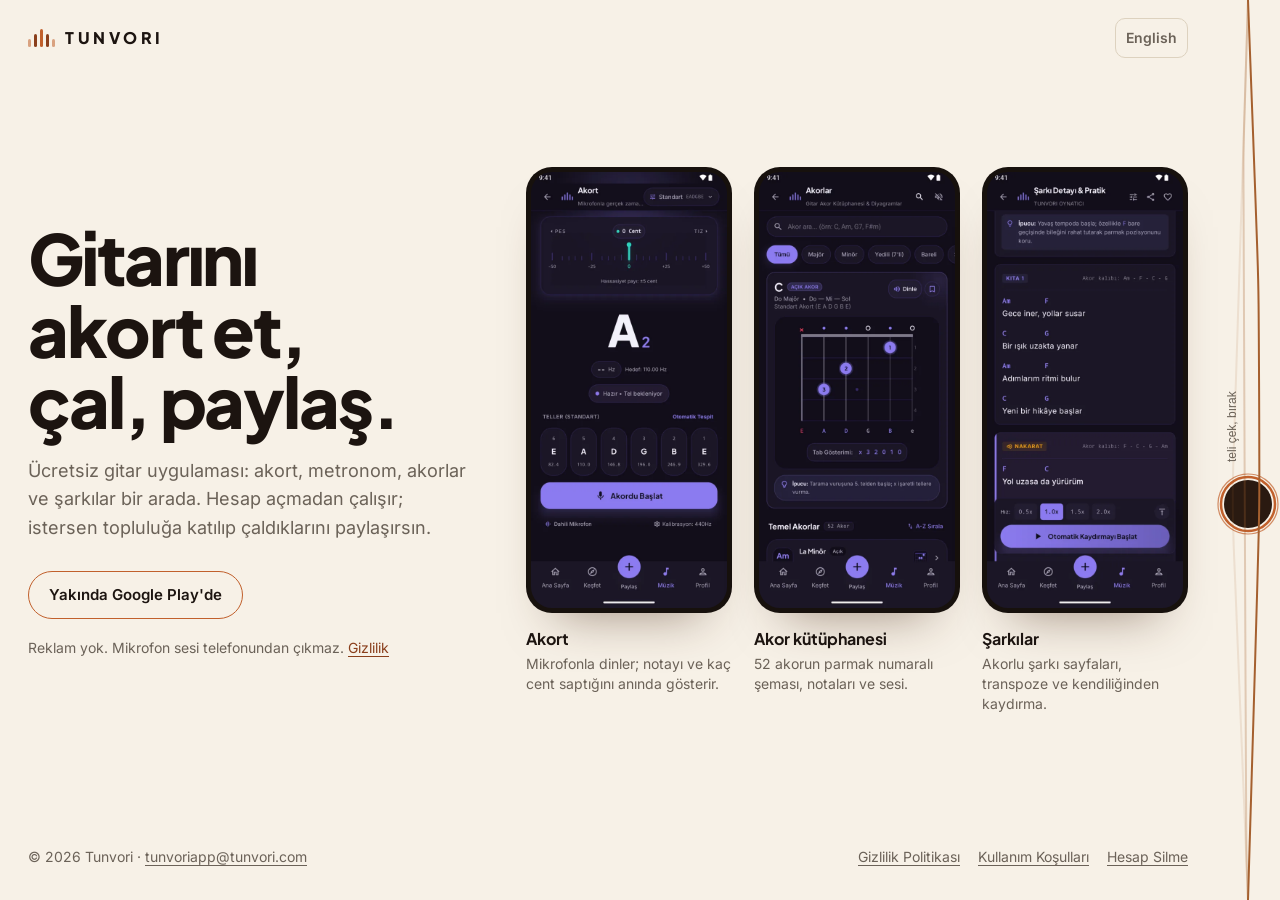
==== commit 7b7703b2: "Siteyi güncelle: telin arkasına ses deliği, fare yaklaşınca esneme" ====
--- a/index.html
+++ b/index.html
@@ -9,8 +9,8 @@
   <link rel="icon" href="/assets/favicon.svg" type="image/svg+xml">
   <link rel="alternate" hreflang="tr" href="https://tunvori.com/">
   <link rel="alternate" hreflang="en" href="https://tunvori.com/en/">
-  <link rel="stylesheet" href="/assets/site.css">
-  <script src="/assets/site.js"></script>
+  <link rel="stylesheet" href="/assets/site.css?v=3">
+  <script src="/assets/site.js?v=3"></script>
 </head>
 <body class="home">
   <header class="topbar">
--- a/assets/site.css
+++ b/assets/site.css
@@ -40,7 +40,9 @@
   --on-accent: #fffdf9;
   --link: #8a3f1c;
   --bar-mid: #8a3f1c;
-  --string: #8a4a26;
+  --string: #a5602f;
+  --hole: #2a1a11;
+  --rosette: #c1602c;
   --frame: #17110d;
   --frame-shadow: 0 30px 50px -30px rgba(70, 38, 18, 0.5);
   --headline: "Plus Jakarta Sans", "Inter", system-ui, sans-serif;
@@ -65,6 +67,8 @@
     --link: #a99df5;
     --bar-mid: #f3f1fa;
     --string: #cbc4e6;
+    --hole: #07050c;
+    --rosette: #8b7bf0;
     --frame: #050409;
     --frame-shadow: 0 0 0 1px rgba(243, 241, 250, 0.07);
   }
@@ -83,6 +87,8 @@
   --link: #a99df5;
   --bar-mid: #f3f1fa;
   --string: #cbc4e6;
+  --hole: #07050c;
+  --rosette: #8b7bf0;
   --frame: #050409;
   --frame-shadow: 0 0 0 1px rgba(243, 241, 250, 0.07);
 }
@@ -287,13 +293,16 @@
 .tel path { fill: none; stroke: var(--string); stroke-linecap: round; stroke-linejoin: round; }
 .tel .string { stroke-width: 2; }
 .tel .ghost { stroke-width: 2; opacity: 0; }
+.tel .hole { fill: var(--hole); }
+.tel .rosette { fill: none; stroke: var(--rosette); stroke-width: 2.5; }
+.tel .rosette.thin { stroke-width: 1.2; opacity: 0.7; }
 
 .tel-hint {
   position: absolute;
   top: 50%;
   right: calc(var(--zone) / 2 + 9px);
   writing-mode: vertical-rl;
-  transform: translateY(-50%) rotate(180deg);
+  transform: translateY(-100%) rotate(180deg);
   color: var(--muted);
   font-size: 12px;
   white-space: nowrap;
